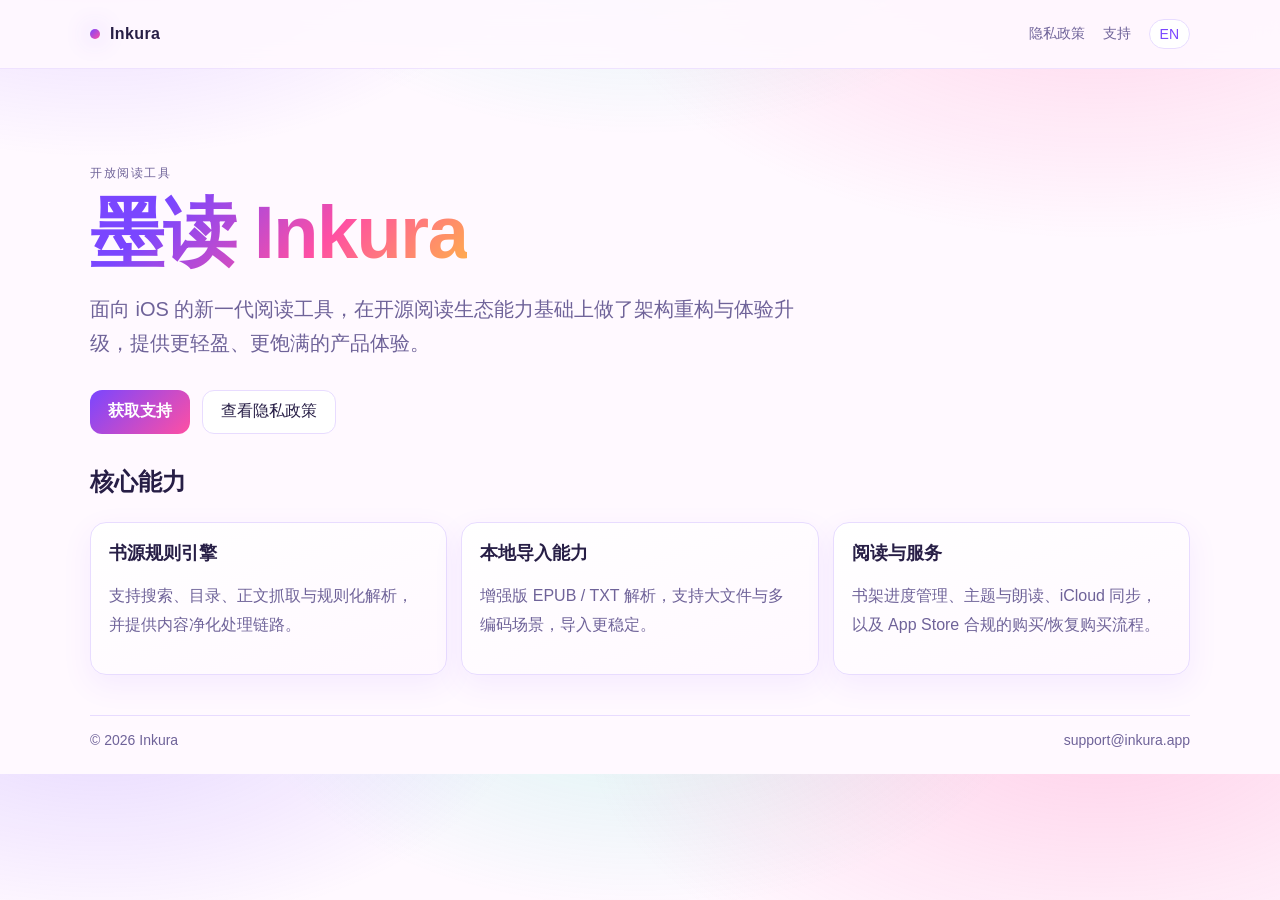
==== zh/index.html @ bd129e4e "site(ui): refresh vibrant bilingual design and content alignment" ====
<!doctype html>
<html lang="zh-CN">
<head>
  <meta charset="UTF-8" />
  <meta name="viewport" content="width=device-width, initial-scale=1.0" />
  <title>Inkura · 墨读</title>
  <meta name="description" content="墨读 Inkura，基于开源阅读生态重构的现代化阅读工具。" />
  <link rel="stylesheet" href="../styles.css" />
</head>
<body>
  <header class="topbar">
    <div class="shell topbar-inner">
      <a class="brand" href="./index.html"><span class="dot"></span>Inkura</a>
      <nav class="nav">
        <a href="./privacy.html">隐私政策</a>
        <a href="./support.html">支持</a>
        <a class="lang" href="../index.html">EN</a>
      </nav>
    </div>
  </header>

  <main class="shell">
    <section class="hero">
      <p class="eyebrow">开放阅读工具</p>
      <h1><span class="gradient-text">墨读 Inkura</span></h1>
      <p class="subtitle">面向 iOS 的新一代阅读工具，在开源阅读生态能力基础上做了架构重构与体验升级，提供更轻盈、更饱满的产品体验。</p>
      <div class="actions">
        <a class="btn primary" href="./support.html">获取支持</a>
        <a class="btn" href="./privacy.html">查看隐私政策</a>
      </div>
    </section>

    <section>
      <h2 class="section-title">核心能力</h2>
      <div class="grid">
        <article class="card">
          <h3>书源规则引擎</h3>
          <p>支持搜索、目录、正文抓取与规则化解析，并提供内容净化处理链路。</p>
        </article>
        <article class="card">
          <h3>本地导入能力</h3>
          <p>增强版 EPUB / TXT 解析，支持大文件与多编码场景，导入更稳定。</p>
        </article>
        <article class="card">
          <h3>阅读与服务</h3>
          <p>书架进度管理、主题与朗读、iCloud 同步，以及 App Store 合规的购买/恢复购买流程。</p>
        </article>
      </div>
    </section>

    <footer>
      <span>© 2026 Inkura</span>
      <a href="mailto:support@inkura.app">support@inkura.app</a>
    </footer>
  </main>
</body>
</html>
---- styles.css ----
:root {
  --bg: #fff9ff;
  --bg-soft: #f8f3ff;
  --card: #ffffff;
  --line: #e8dcff;
  --text: #271e46;
  --muted: #6f6399;
  --accent: #7a46ff;
  --accent-soft: #ff4fa3;
  --mint: #22d3b6;
  --sun: #ffb347;
}

* {
  box-sizing: border-box;
}

html,
body {
  margin: 0;
  padding: 0;
}

body {
  font-family: Inter, -apple-system, BlinkMacSystemFont, "Segoe UI", Roboto, "PingFang SC", "Microsoft YaHei", sans-serif;
  color: var(--text);
  background:
    radial-gradient(900px 520px at 86% -8%, rgba(255, 79, 163, 0.24), transparent 58%),
    radial-gradient(760px 420px at 8% -10%, rgba(122, 70, 255, 0.2), transparent 56%),
    radial-gradient(700px 420px at 50% -14%, rgba(34, 211, 182, 0.18), transparent 58%),
    var(--bg);
}

a {
  color: inherit;
  text-decoration: none;
}

.shell {
  width: min(1100px, 92vw);
  margin: 0 auto;
}

.topbar {
  position: sticky;
  top: 0;
  z-index: 10;
  backdrop-filter: blur(12px);
  background: rgba(255, 249, 255, 0.9);
  border-bottom: 1px solid rgba(122, 70, 255, 0.12);
}

.topbar-inner {
  height: 68px;
  display: flex;
  align-items: center;
  justify-content: space-between;
}

.brand {
  display: flex;
  align-items: center;
  gap: 10px;
  font-weight: 700;
  letter-spacing: 0.4px;
}

.dot {
  width: 10px;
  height: 10px;
  border-radius: 50%;
  background: linear-gradient(135deg, var(--accent), var(--accent-soft));
  box-shadow: 0 0 24px rgba(122, 70, 255, 0.45);
}

.nav {
  display: flex;
  align-items: center;
  gap: 18px;
  color: var(--muted);
  font-size: 14px;
}

.nav a:hover {
  color: var(--text);
}

.lang {
  padding: 6px 10px;
  border: 1px solid var(--line);
  border-radius: 999px;
  color: var(--accent);
  background: #fff;
}

.hero {
  padding: 84px 0 28px;
}

.eyebrow {
  color: var(--muted);
  letter-spacing: 1.6px;
  text-transform: uppercase;
  font-size: 12px;
}

h1 {
  margin: 12px 0 14px;
  font-size: clamp(42px, 8vw, 74px);
  line-height: 1.05;
  letter-spacing: -0.02em;
}

.gradient-text {
  background: linear-gradient(135deg, #7a46ff 20%, #ff4fa3 62%, #ffb347 100%);
  -webkit-background-clip: text;
  background-clip: text;
  color: transparent;
}

.subtitle {
  max-width: 720px;
  color: var(--muted);
  font-size: clamp(16px, 2.2vw, 20px);
  line-height: 1.7;
}

.actions {
  margin-top: 30px;
  display: flex;
  flex-wrap: wrap;
  gap: 12px;
}

.btn {
  height: 44px;
  padding: 0 18px;
  border: 1px solid var(--line);
  border-radius: 12px;
  display: inline-flex;
  align-items: center;
  justify-content: center;
  color: var(--text);
  background: #fff;
}

.btn.primary {
  border: none;
  color: #fff;
  background: linear-gradient(135deg, #7a46ff, #ff4fa3);
  font-weight: 600;
}

.grid {
  margin: 24px 0 40px;
  display: grid;
  grid-template-columns: repeat(12, 1fr);
  gap: 14px;
}

.card {
  grid-column: span 4;
  background: linear-gradient(160deg, #fff, #fff8ff);
  border: 1px solid var(--line);
  border-radius: 16px;
  padding: 18px;
  box-shadow: 0 10px 30px rgba(122, 70, 255, 0.08);
}

.card h3 {
  margin: 0 0 10px;
  font-size: 18px;
}

.card p,
.doc p,
.doc li {
  color: var(--muted);
  line-height: 1.85;
}

.section-title {
  margin: 4px 0 10px;
  font-size: 24px;
}

.doc {
  margin: 34px 0;
  padding: 22px;
  border-radius: 16px;
  border: 1px solid var(--line);
  background: var(--card);
  box-shadow: 0 12px 34px rgba(122, 70, 255, 0.08);
}

.doc h1 {
  font-size: clamp(32px, 6vw, 48px);
  margin: 8px 0 10px;
}

.doc h2 {
  margin: 22px 0 10px;
  font-size: 22px;
}

.meta {
  color: var(--muted);
  font-size: 14px;
}

footer {
  margin: 22px 0 26px;
  border-top: 1px solid var(--line);
  padding-top: 16px;
  color: var(--muted);
  display: flex;
  justify-content: space-between;
  align-items: center;
  gap: 12px;
  font-size: 14px;
}

@media (max-width: 900px) {
  .card {
    grid-column: span 6;
  }
}

@media (max-width: 640px) {
  .topbar-inner {
    height: auto;
    padding: 12px 0;
    flex-direction: column;
    align-items: flex-start;
    gap: 10px;
  }

  .hero {
    padding-top: 48px;
  }

  .card {
    grid-column: span 12;
  }

  footer {
    flex-direction: column;
    align-items: flex-start;
  }
}
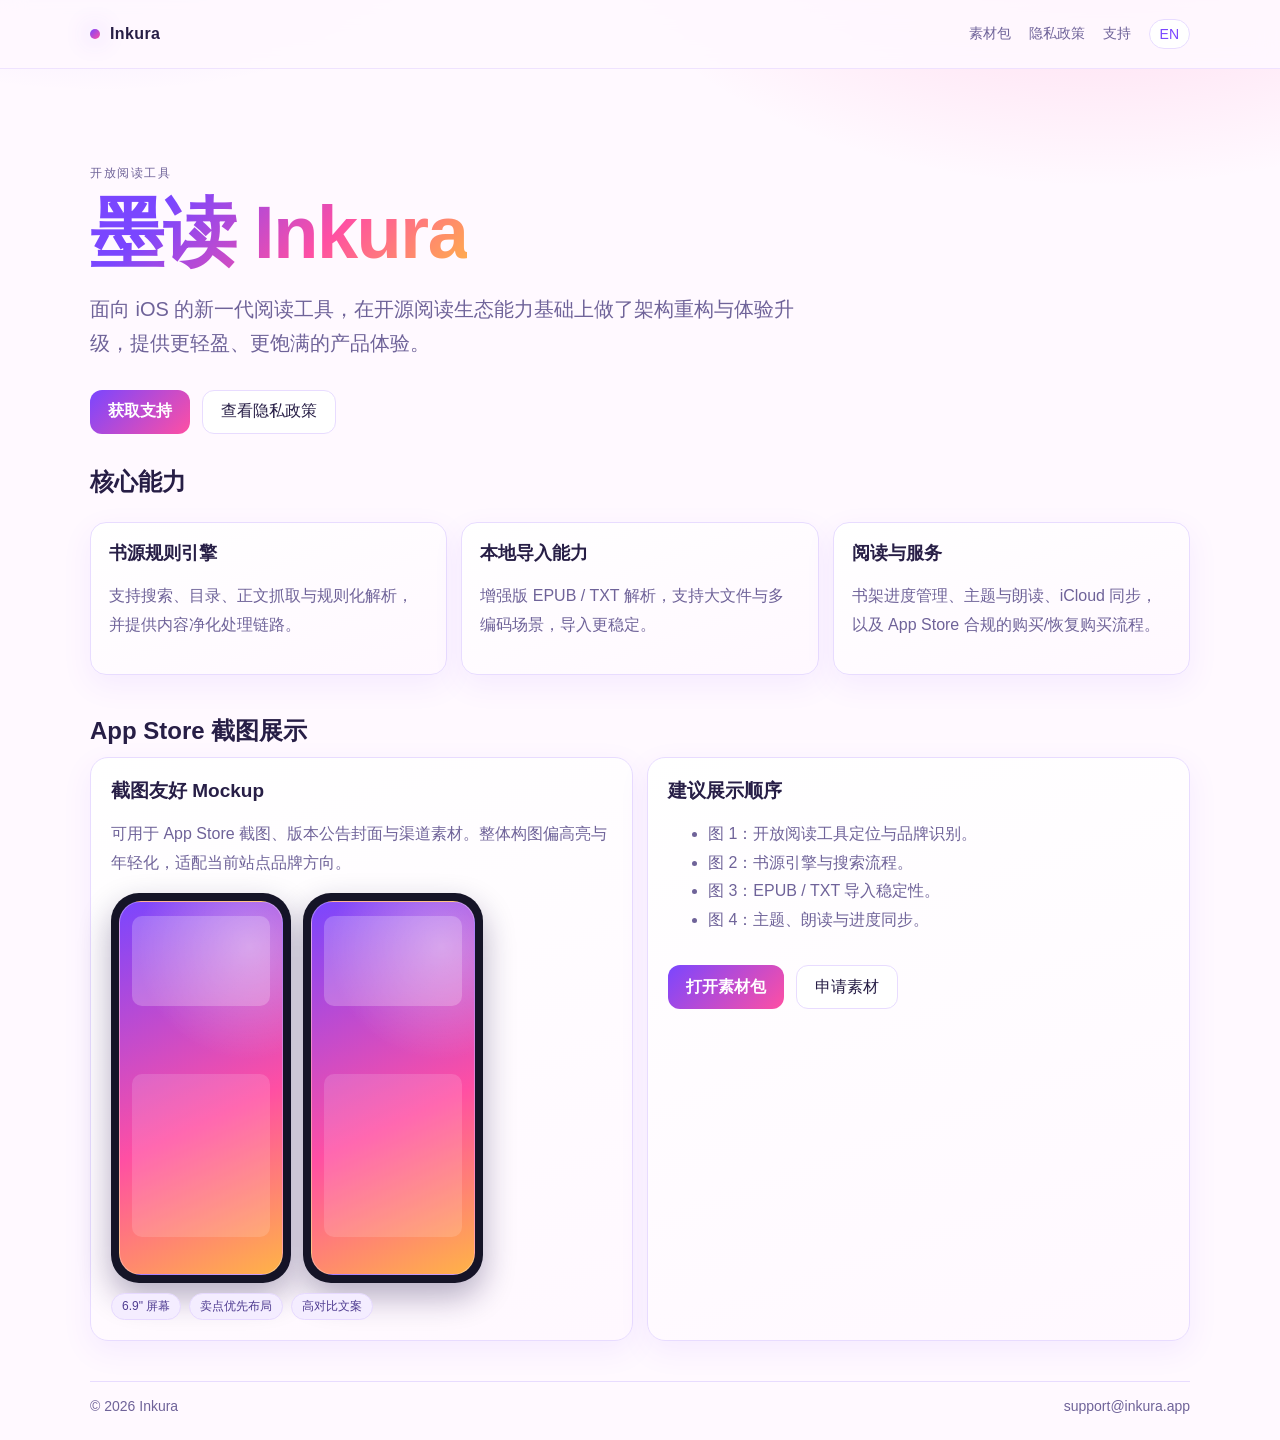
==== commit 7a9d423a: "feat(site): add bilingual media kit and app store mockup showcase" ====
--- a/zh/index.html
+++ b/zh/index.html
@@ -12,6 +12,7 @@
     <div class="shell topbar-inner">
       <a class="brand" href="./index.html"><span class="dot"></span>Inkura</a>
       <nav class="nav">
+        <a href="./media-kit.html">素材包</a>
         <a href="./privacy.html">隐私政策</a>
         <a href="./support.html">支持</a>
         <a class="lang" href="../index.html">EN</a>
@@ -48,6 +49,38 @@
       </div>
     </section>
 
+    <section>
+      <h2 class="section-title">App Store 截图展示</h2>
+      <div class="showcase">
+        <article class="panel">
+          <h3>截图友好 Mockup</h3>
+          <p>可用于 App Store 截图、版本公告封面与渠道素材。整体构图偏高亮与年轻化，适配当前站点品牌方向。</p>
+          <div class="mockup-wrap">
+            <div class="phone"><div class="phone-screen"></div></div>
+            <div class="phone"><div class="phone-screen"></div></div>
+          </div>
+          <div class="chips">
+            <span class="chip">6.9" 屏幕</span>
+            <span class="chip">卖点优先布局</span>
+            <span class="chip">高对比文案</span>
+          </div>
+        </article>
+        <article class="panel">
+          <h3>建议展示顺序</h3>
+          <ul>
+            <li>图 1：开放阅读工具定位与品牌识别。</li>
+            <li>图 2：书源引擎与搜索流程。</li>
+            <li>图 3：EPUB / TXT 导入稳定性。</li>
+            <li>图 4：主题、朗读与进度同步。</li>
+          </ul>
+          <div class="actions">
+            <a class="btn primary" href="./media-kit.html">打开素材包</a>
+            <a class="btn" href="mailto:support@inkura.app">申请素材</a>
+          </div>
+        </article>
+      </div>
+    </section>
+
     <footer>
       <span>© 2026 Inkura</span>
       <a href="mailto:support@inkura.app">support@inkura.app</a>
--- a/styles.css
+++ b/styles.css
@@ -158,6 +158,100 @@
   gap: 14px;
 }
 
+.showcase {
+  margin: 10px 0 40px;
+  display: grid;
+  grid-template-columns: repeat(12, 1fr);
+  gap: 14px;
+}
+
+.panel {
+  grid-column: span 6;
+  background: linear-gradient(160deg, #fff, #fff8ff);
+  border: 1px solid var(--line);
+  border-radius: 18px;
+  padding: 20px;
+  box-shadow: 0 10px 30px rgba(122, 70, 255, 0.08);
+}
+
+.panel h3 {
+  margin: 0 0 10px;
+  font-size: 19px;
+}
+
+.panel p,
+.panel li {
+  color: var(--muted);
+  line-height: 1.8;
+}
+
+.mockup-wrap {
+  margin-top: 12px;
+  display: flex;
+  gap: 12px;
+  flex-wrap: wrap;
+}
+
+.phone {
+  width: 180px;
+  aspect-ratio: 9 / 19.5;
+  border-radius: 28px;
+  padding: 8px;
+  background: #151427;
+  box-shadow: 0 14px 32px rgba(24, 13, 67, 0.32);
+}
+
+.phone-screen {
+  width: 100%;
+  height: 100%;
+  border-radius: 22px;
+  border: 1px solid rgba(255, 255, 255, 0.3);
+  background:
+    radial-gradient(circle at 80% 12%, rgba(255, 255, 255, 0.36), transparent 32%),
+    linear-gradient(155deg, #7a46ff, #ff4fa3 58%, #ffb347 100%);
+  position: relative;
+  overflow: hidden;
+}
+
+.phone-screen::before,
+.phone-screen::after {
+  content: "";
+  position: absolute;
+  left: 12px;
+  right: 12px;
+  border-radius: 10px;
+}
+
+.phone-screen::before {
+  top: 14px;
+  height: 24%;
+  background: rgba(255, 255, 255, 0.22);
+}
+
+.phone-screen::after {
+  top: 46%;
+  height: 44%;
+  background: rgba(255, 255, 255, 0.14);
+}
+
+.chips {
+  display: flex;
+  flex-wrap: wrap;
+  gap: 8px;
+  margin-top: 10px;
+}
+
+.chip {
+  display: inline-flex;
+  align-items: center;
+  padding: 4px 10px;
+  border-radius: 999px;
+  font-size: 12px;
+  color: #4f3c91;
+  background: #f4edff;
+  border: 1px solid #e6d9ff;
+}
+
 .card {
   grid-column: span 4;
   background: linear-gradient(160deg, #fff, #fff8ff);
@@ -223,6 +317,10 @@
 @media (max-width: 900px) {
   .card {
     grid-column: span 6;
+  }
+
+  .panel {
+    grid-column: span 12;
   }
 }
 
